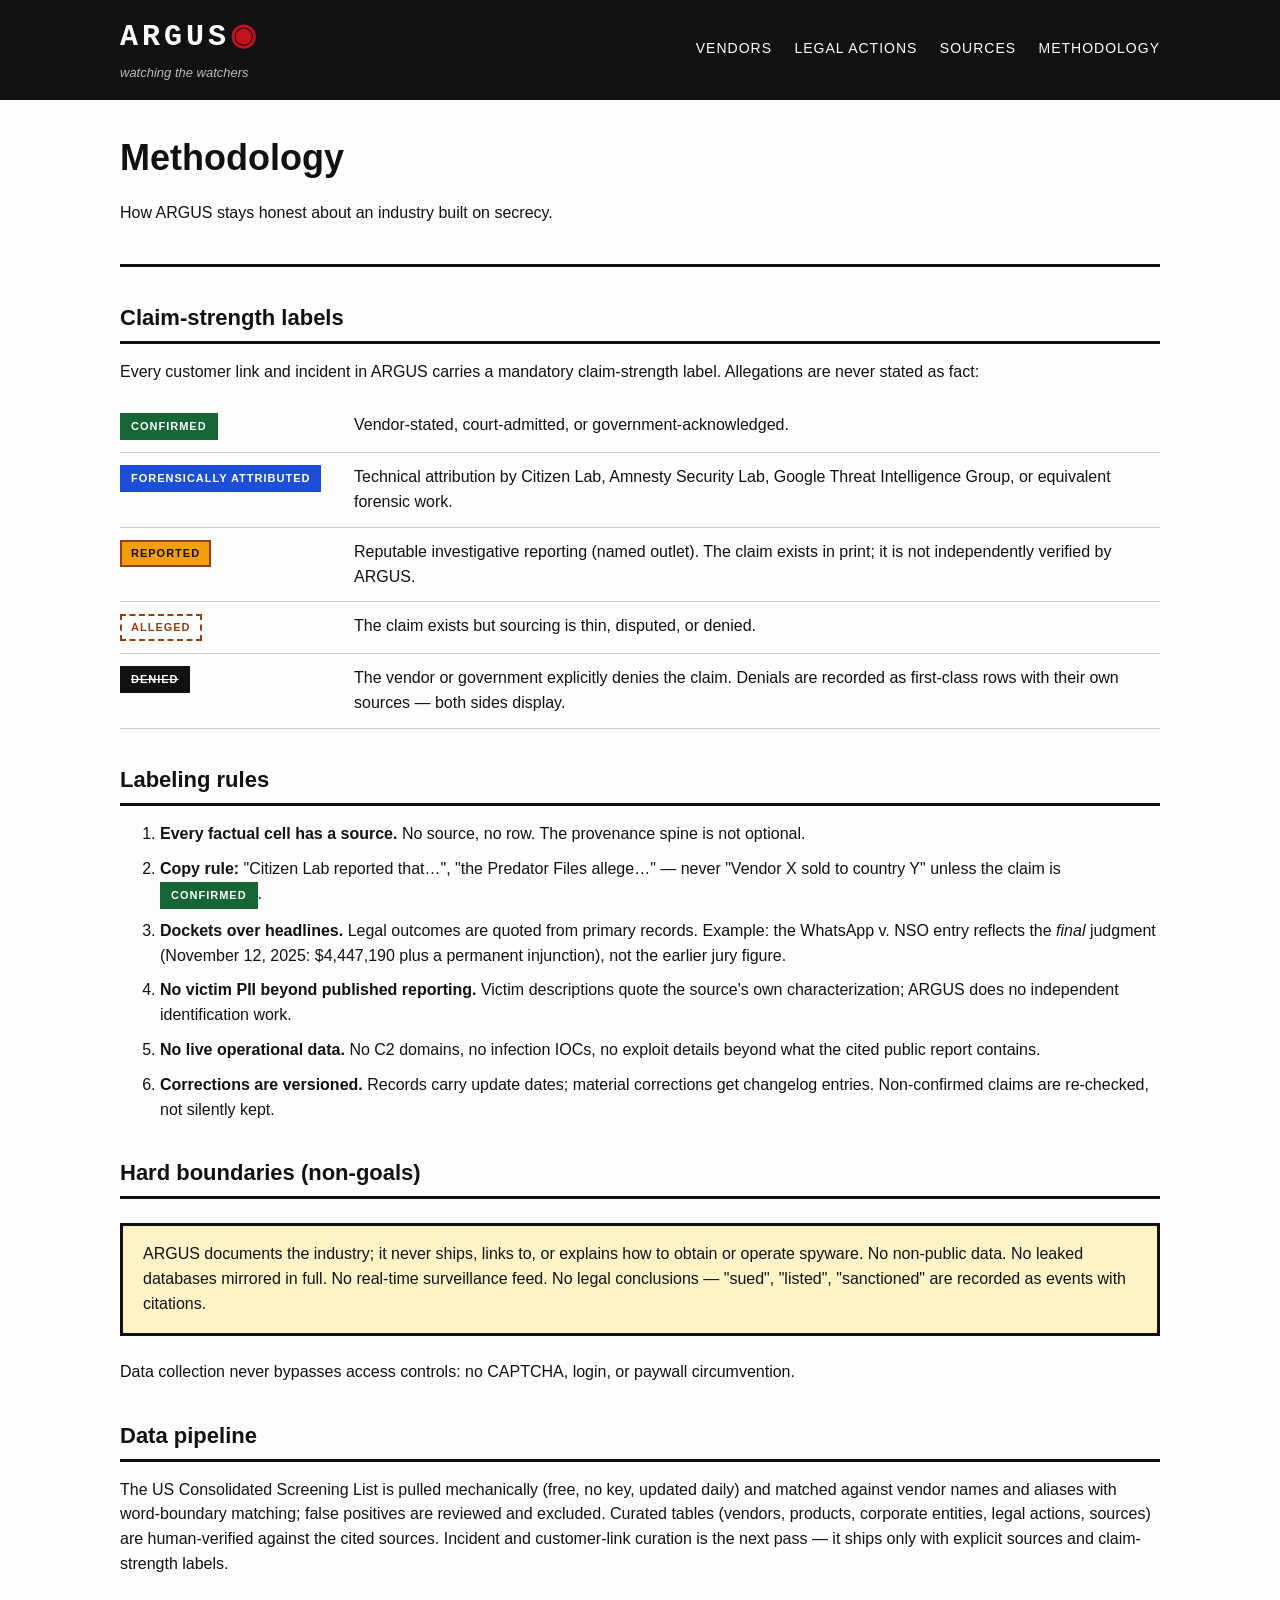
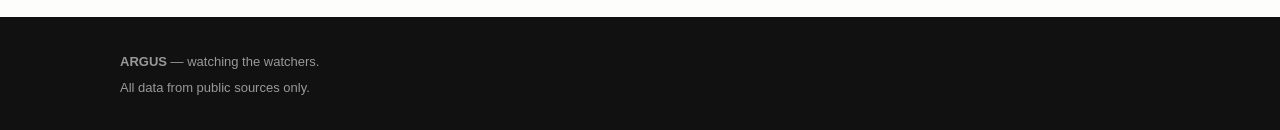
==== methodology.html @ 7b31ca4d "ARGUS v0: 25 vendors, 9 products, 14 corporate entities, live CSL pull, static site" ====
<!DOCTYPE html>
<html lang="en">
<head>
<meta charset="utf-8">
<meta name="viewport" content="width=device-width, initial-scale=1">
<title>ARGUS — Methodology</title>
<link rel="stylesheet" href="css/style.css">
</head>
<body>
<header class="site">
  <div class="wrap">
    <a class="brand" href="index.html"><h1>ARGUS<span class="eye">◉</span></h1><p>watching the watchers</p></a>
    <nav>
      <a href="index.html">Vendors</a>
      <a href="legal.html">Legal actions</a>
      <a href="sources.html">Sources</a>
      <a href="methodology.html">Methodology</a>
    </nav>
  </div>
</header>
<div class="wrap">
  <div class="detail-head">
    <h2>Methodology</h2>
    <p style="max-width:720px">How ARGUS stays honest about an industry built on secrecy.</p>
  </div>

  <section class="block rules">
    <h3>Claim-strength labels</h3>
    <p>Every customer link and incident in ARGUS carries a mandatory claim-strength label. Allegations are never stated as fact:</p>
    <div class="legend-row"><div><span class="cs confirmed">Confirmed</span></div><div>Vendor-stated, court-admitted, or government-acknowledged.</div></div>
    <div class="legend-row"><div><span class="cs forensically_attributed">Forensically attributed</span></div><div>Technical attribution by Citizen Lab, Amnesty Security Lab, Google Threat Intelligence Group, or equivalent forensic work.</div></div>
    <div class="legend-row"><div><span class="cs reported">Reported</span></div><div>Reputable investigative reporting (named outlet). The claim exists in print; it is not independently verified by ARGUS.</div></div>
    <div class="legend-row"><div><span class="cs alleged">Alleged</span></div><div>The claim exists but sourcing is thin, disputed, or denied.</div></div>
    <div class="legend-row"><div><span class="cs denied">Denied</span></div><div>The vendor or government explicitly denies the claim. Denials are recorded as first-class rows with their own sources — both sides display.</div></div>
  </section>

  <section class="block rules">
    <h3>Labeling rules</h3>
    <ol>
      <li><strong>Every factual cell has a source.</strong> No source, no row. The provenance spine is not optional.</li>
      <li><strong>Copy rule:</strong> "Citizen Lab reported that…", "the Predator Files allege…" — never "Vendor X sold to country Y" unless the claim is <span class="cs confirmed">confirmed</span>.</li>
      <li><strong>Dockets over headlines.</strong> Legal outcomes are quoted from primary records. Example: the WhatsApp v. NSO entry reflects the <em>final</em> judgment (November 12, 2025: $4,447,190 plus a permanent injunction), not the earlier jury figure.</li>
      <li><strong>No victim PII beyond published reporting.</strong> Victim descriptions quote the source's own characterization; ARGUS does no independent identification work.</li>
      <li><strong>No live operational data.</strong> No C2 domains, no infection IOCs, no exploit details beyond what the cited public report contains.</li>
      <li><strong>Corrections are versioned.</strong> Records carry update dates; material corrections get changelog entries. Non-confirmed claims are re-checked, not silently kept.</li>
    </ol>
  </section>

  <section class="block">
    <h3>Hard boundaries (non-goals)</h3>
    <div class="callout">
      ARGUS documents the industry; it never ships, links to, or explains how to obtain or operate spyware. No non-public data. No leaked databases mirrored in full. No real-time surveillance feed. No legal conclusions — "sued", "listed", "sanctioned" are recorded as events with citations.
    </div>
    <p>Data collection never bypasses access controls: no CAPTCHA, login, or paywall circumvention.</p>
  </section>

  <section class="block">
    <h3>Data pipeline</h3>
    <p>The US Consolidated Screening List is pulled mechanically (free, no key, updated daily) and matched against vendor names and aliases with word-boundary matching; false positives are reviewed and excluded. Curated tables (vendors, products, corporate entities, legal actions, sources) are human-verified against the cited sources. Incident and customer-link curation is the next pass — it ships only with explicit sources and claim-strength labels.</p>
  </section>
</div>
<footer class="site">
  <div class="wrap">
    <p><strong>ARGUS</strong> — watching the watchers.</p>
    <p>All data from public sources only.</p>
  </div>
</footer>
</body>
</html>
---- css/style.css ----
/* ARGUS — brutalist-simple */
:root {
  --ink: #111;
  --paper: #fdfdfb;
  --accent: #c1121f;
  --amber: #b45309;
  --green: #166534;
  --blue: #1d4ed8;
  --gray: #6b7280;
  --line: 3px solid var(--ink);
}
* { box-sizing: border-box; }
body {
  margin: 0;
  background: var(--paper);
  color: var(--ink);
  font-family: "Helvetica Neue", Helvetica, Arial, sans-serif;
  line-height: 1.55;
}
.mono, code, pre { font-family: "SFMono-Regular", Consolas, "Liberation Mono", monospace; }
.wrap { max-width: 1080px; margin: 0 auto; padding: 0 20px; }

/* header */
header.site {
  border-bottom: var(--line);
  background: var(--ink);
  color: var(--paper);
}
header.site .wrap { display: flex; align-items: center; justify-content: space-between; padding-top: 14px; padding-bottom: 14px; }
.brand { text-decoration: none; color: var(--paper); }
.brand h1 { margin: 0; font-size: 30px; letter-spacing: 4px; font-family: Consolas, monospace; }
.brand h1 .eye { color: var(--accent); }
.brand p { margin: 2px 0 0; font-size: 13px; color: #bbb; font-style: italic; }
nav a { color: var(--paper); text-decoration: none; margin-left: 18px; font-size: 14px; text-transform: uppercase; letter-spacing: 1px; border-bottom: 2px solid transparent; }
nav a:hover { border-bottom-color: var(--accent); }

/* hero */
.hero { border-bottom: var(--line); padding: 44px 0 36px; }
.hero h2 { font-size: 40px; margin: 0 0 10px; line-height: 1.1; }
.hero h2 .hl { background: var(--ink); color: var(--paper); padding: 0 10px; }
.hero p { max-width: 720px; font-size: 17px; }
.stats { display: flex; flex-wrap: wrap; gap: 0; margin-top: 26px; border: var(--line); }
.stat { flex: 1 1 140px; padding: 14px 16px; border-right: var(--line); }
.stat:last-child { border-right: 0; }
.stat .n { font-size: 30px; font-weight: 800; font-family: Consolas, monospace; }
.stat .l { font-size: 12px; text-transform: uppercase; letter-spacing: 1px; color: var(--gray); }

/* search */
.searchbar { margin: 28px 0 8px; display: flex; gap: 0; }
.searchbar input {
  flex: 1; font-size: 17px; padding: 12px 14px;
  border: var(--line); border-right: 0; background: #fff; color: var(--ink);
}
.searchbar input:focus { outline: 3px solid var(--accent); outline-offset: -3px; }
.searchbar .go { border: var(--line); background: var(--ink); color: #fff; padding: 0 22px; font-size: 15px; text-transform: uppercase; letter-spacing: 1px; cursor: pointer; }

/* vendor grid */
.grid { display: grid; grid-template-columns: repeat(auto-fill, minmax(300px, 1fr)); gap: 18px; margin: 22px 0 60px; }
.card { border: var(--line); background: #fff; padding: 18px; display: flex; flex-direction: column; gap: 8px; }
.card:hover { box-shadow: 6px 6px 0 var(--ink); transform: translate(-2px, -2px); }
.card h3 { margin: 0; font-size: 20px; }
.card h3 a { color: var(--ink); text-decoration: none; border-bottom: 3px solid var(--accent); }
.card .meta { font-size: 13px; color: var(--gray); }
.card .desc { font-size: 14px; margin: 0; }
.card .tags { display: flex; flex-wrap: wrap; gap: 6px; margin-top: auto; }

.badge { display: inline-block; font-size: 11px; font-weight: 700; text-transform: uppercase; letter-spacing: 1px; padding: 3px 9px; border: 2px solid var(--ink); }
.badge.active { background: #dcfce7; color: var(--green); border-color: var(--green); }
.badge.rebranded { background: #fef3c7; color: var(--amber); border-color: var(--amber); }
.badge.acquired { background: #dbeafe; color: var(--blue); border-color: var(--blue); }
.badge.defunct, .badge.unknown { background: #f3f4f6; color: var(--gray); border-color: var(--gray); }
.badge.country { background: #fff; }
.badge.alias { background: #fff; border-style: dashed; color: var(--gray); }

/* claim strength legend */
.cs { display: inline-block; font-size: 11px; font-weight: 700; text-transform: uppercase; letter-spacing: 1px; padding: 3px 9px; border: 2px solid var(--ink); }
.cs.confirmed { background: #166534; color: #fff; border-color: #166534; }
.cs.forensically_attributed { background: #1d4ed8; color: #fff; border-color: #1d4ed8; }
.cs.reported { background: #f59e0b; color: #111; border-color: #92400e; }
.cs.alleged { background: #fff; color: #92400e; border-color: #92400e; border-style: dashed; }
.cs.denied { background: #111; color: #fff; border-color: #111; text-decoration: line-through; }

/* detail page */
.detail-head { border-bottom: var(--line); padding: 30px 0 22px; }
.detail-head h2 { font-size: 36px; margin: 0 0 8px; }
.kv { display: grid; grid-template-columns: 180px 1fr; gap: 6px 14px; margin: 18px 0; font-size: 15px; }
.kv dt { font-weight: 700; text-transform: uppercase; font-size: 12px; letter-spacing: 1px; color: var(--gray); }
.kv dd { margin: 0; }
section.block { margin: 34px 0; }
section.block h3 { font-size: 22px; border-bottom: var(--line); padding-bottom: 6px; margin-bottom: 14px; }
table.rows { width: 100%; border-collapse: collapse; border: var(--line); font-size: 14px; }
table.rows th, table.rows td { border: 1px solid #999; padding: 10px 12px; text-align: left; vertical-align: top; }
table.rows th { background: var(--ink); color: #fff; text-transform: uppercase; font-size: 12px; letter-spacing: 1px; }
table.rows tr:nth-child(even) td { background: #f7f7f4; }
a.ext { color: var(--blue); }
.src-card { border: var(--line); background: #fff; padding: 16px 18px; margin-bottom: 14px; }
.src-card h4 { margin: 0 0 6px; font-size: 17px; }
.src-card .pub { font-size: 13px; color: var(--gray); }

/* methodology */
.legend-row { display: grid; grid-template-columns: 220px 1fr; gap: 14px; align-items: start; padding: 12px 0; border-bottom: 1px solid #ccc; }
.rules ol li { margin-bottom: 10px; }
.callout { border: var(--line); background: #fef3c7; padding: 16px 20px; margin: 24px 0; }

footer.site { border-top: var(--line); background: var(--ink); color: #999; padding: 26px 0; font-size: 13px; margin-top: 40px; }
footer.site a { color: #ddd; }
footer.site .wrap p { margin: 6px 0; }

.empty { padding: 40px 0; color: var(--gray); font-size: 16px; }
.back { display: inline-block; margin: 18px 0 0; color: var(--ink); font-weight: 700; }
@media (max-width: 640px) {
  .hero h2 { font-size: 30px; }
  .kv { grid-template-columns: 1fr; }
  .legend-row { grid-template-columns: 1fr; }
}
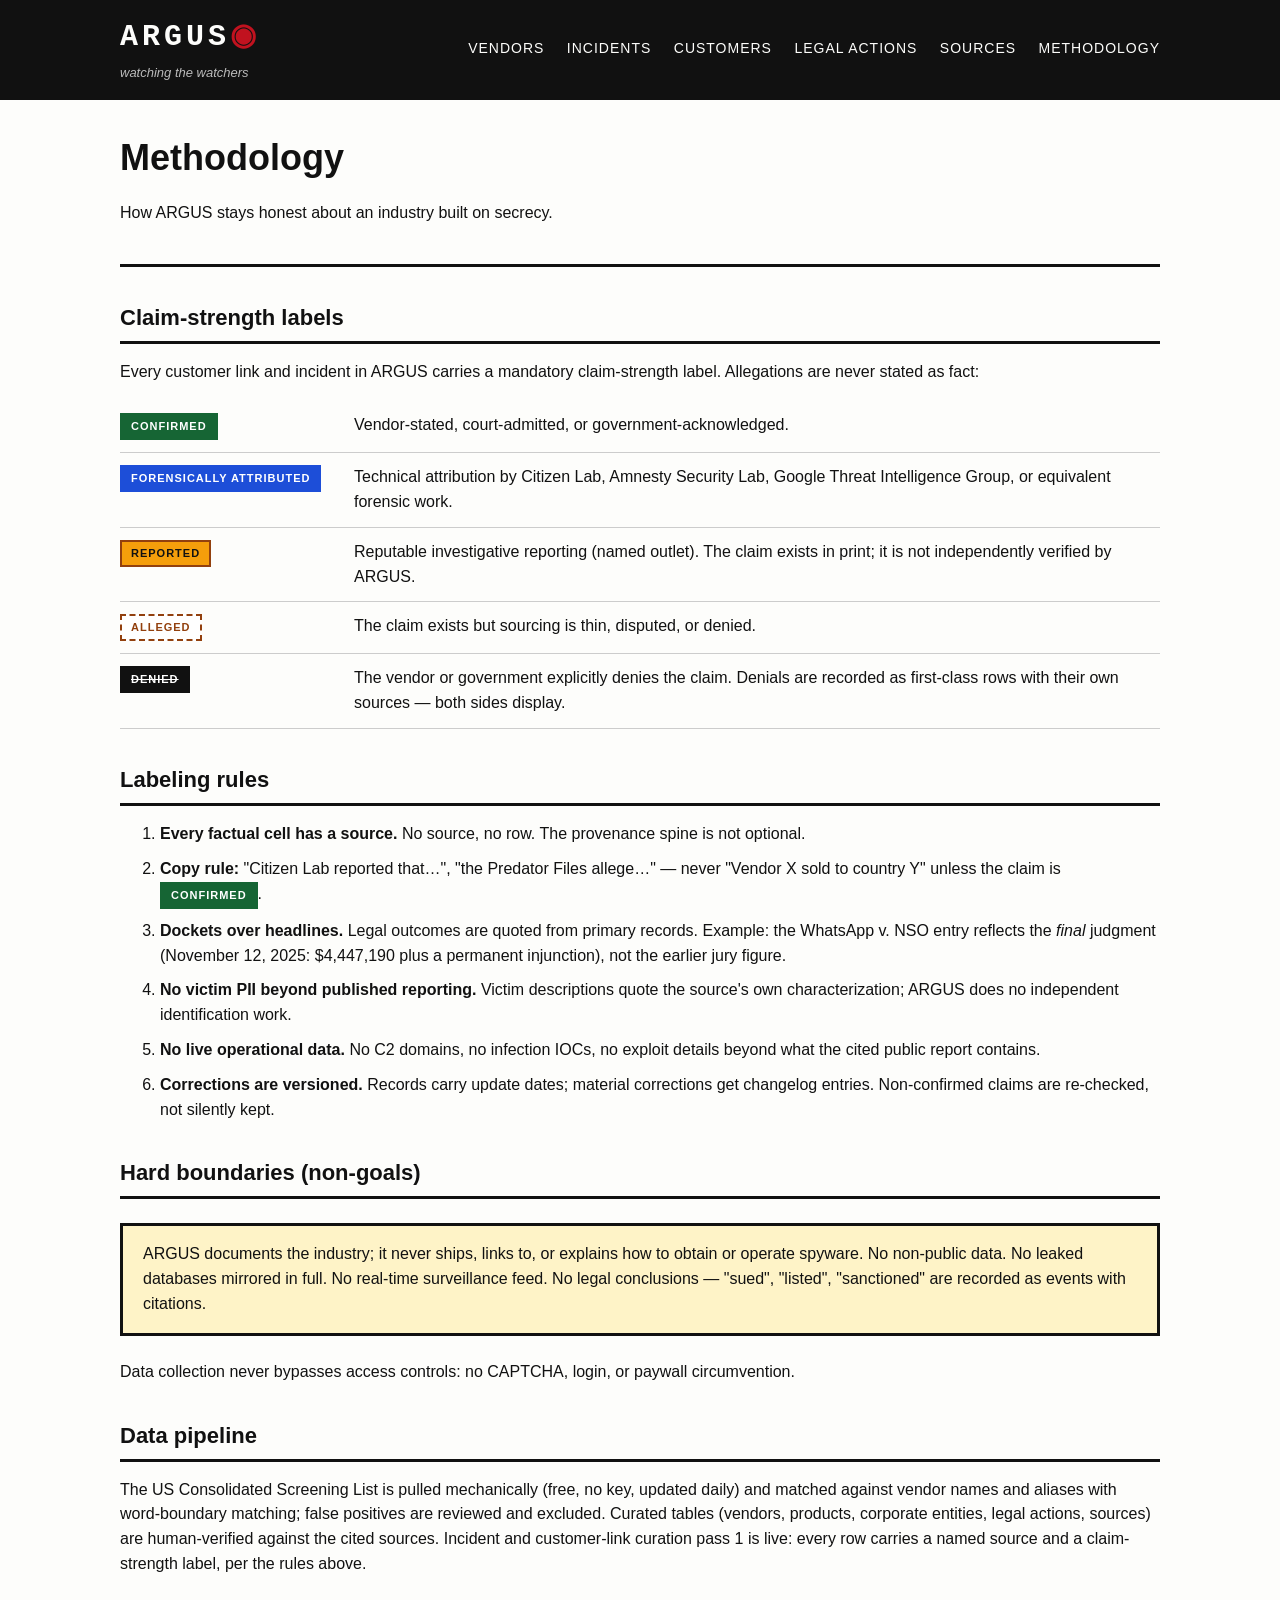
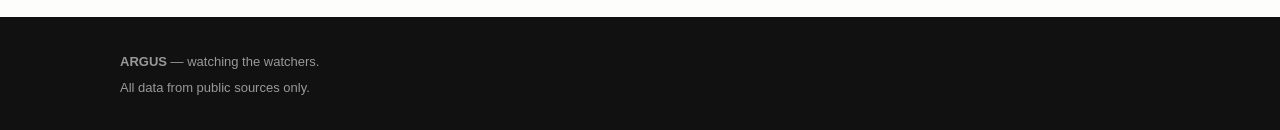
==== commit 18e650a7: "Tier 2 data pass: 23 incidents + 15 customer links (Citizen Lab/Amnesty/Google TAG/Meta/Sekoia), Inc" ====
--- a/methodology.html
+++ b/methodology.html
@@ -12,6 +12,8 @@
     <a class="brand" href="index.html"><h1>ARGUS<span class="eye">◉</span></h1><p>watching the watchers</p></a>
     <nav>
       <a href="index.html">Vendors</a>
+      <a href="incidents.html">Incidents</a>
+      <a href="customers.html">Customers</a>
       <a href="legal.html">Legal actions</a>
       <a href="sources.html">Sources</a>
       <a href="methodology.html">Methodology</a>
@@ -56,7 +58,7 @@
 
   <section class="block">
     <h3>Data pipeline</h3>
-    <p>The US Consolidated Screening List is pulled mechanically (free, no key, updated daily) and matched against vendor names and aliases with word-boundary matching; false positives are reviewed and excluded. Curated tables (vendors, products, corporate entities, legal actions, sources) are human-verified against the cited sources. Incident and customer-link curation is the next pass — it ships only with explicit sources and claim-strength labels.</p>
+    <p>The US Consolidated Screening List is pulled mechanically (free, no key, updated daily) and matched against vendor names and aliases with word-boundary matching; false positives are reviewed and excluded. Curated tables (vendors, products, corporate entities, legal actions, sources) are human-verified against the cited sources. Incident and customer-link curation pass 1 is live: every row carries a named source and a claim-strength label, per the rules above.</p>
   </section>
 </div>
 <footer class="site">
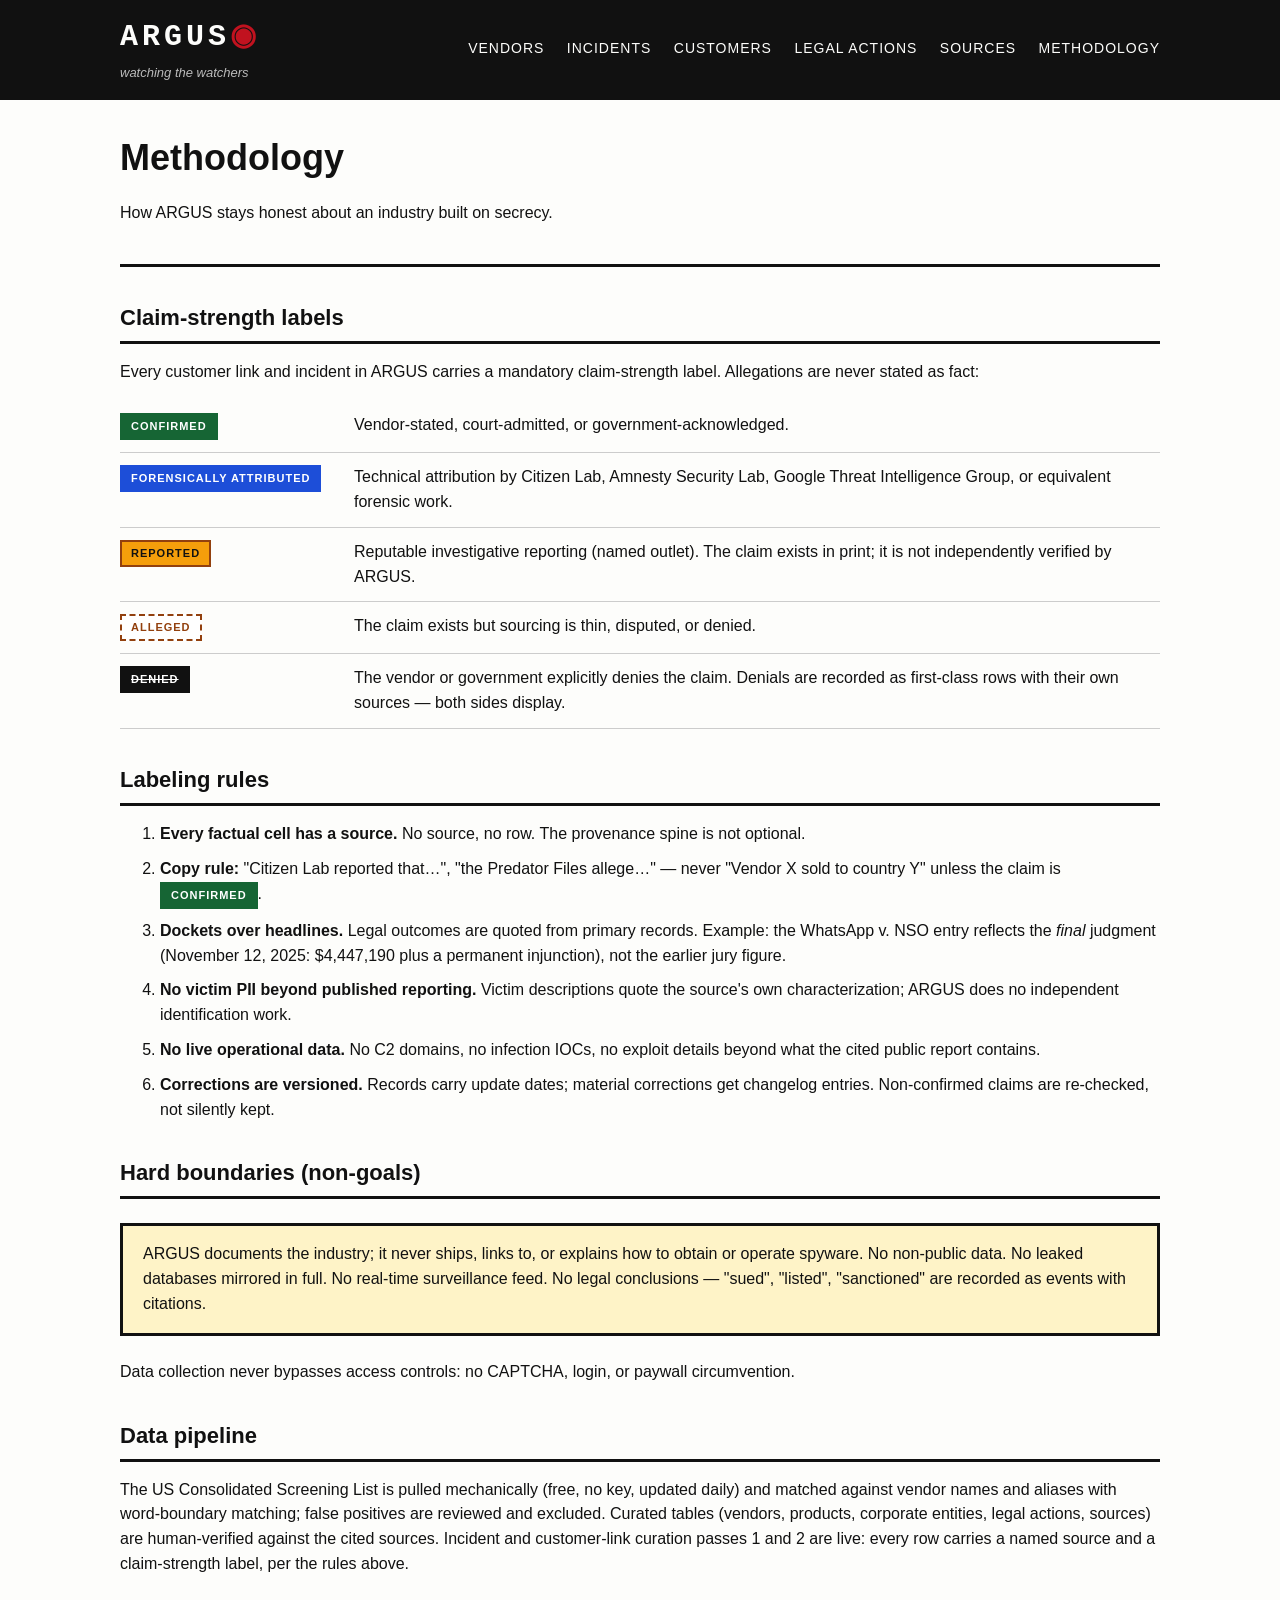
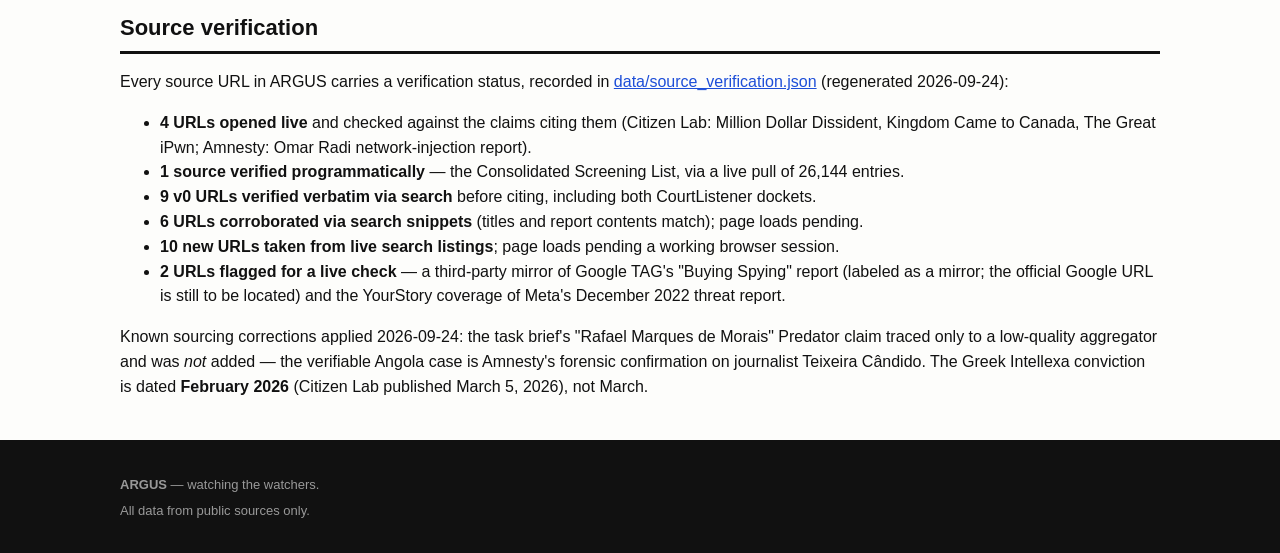
==== commit ee4a351d: "ARGUS data pass 2: +7 incidents, +22 customer links, +10 sources, +4 vendors, +1 legal action (Intel" ====
--- a/methodology.html
+++ b/methodology.html
@@ -58,7 +58,21 @@
 
   <section class="block">
     <h3>Data pipeline</h3>
-    <p>The US Consolidated Screening List is pulled mechanically (free, no key, updated daily) and matched against vendor names and aliases with word-boundary matching; false positives are reviewed and excluded. Curated tables (vendors, products, corporate entities, legal actions, sources) are human-verified against the cited sources. Incident and customer-link curation pass 1 is live: every row carries a named source and a claim-strength label, per the rules above.</p>
+    <p>The US Consolidated Screening List is pulled mechanically (free, no key, updated daily) and matched against vendor names and aliases with word-boundary matching; false positives are reviewed and excluded. Curated tables (vendors, products, corporate entities, legal actions, sources) are human-verified against the cited sources. Incident and customer-link curation passes 1 and 2 are live: every row carries a named source and a claim-strength label, per the rules above.</p>
+  </section>
+
+  <section class="block">
+    <h3>Source verification</h3>
+    <p>Every source URL in ARGUS carries a verification status, recorded in <a class="ext" href="data/source_verification.json" target="_blank" rel="noopener">data/source_verification.json</a> (regenerated 2026-09-24):</p>
+    <ul>
+      <li><strong>4 URLs opened live</strong> and checked against the claims citing them (Citizen Lab: Million Dollar Dissident, Kingdom Came to Canada, The Great iPwn; Amnesty: Omar Radi network-injection report).</li>
+      <li><strong>1 source verified programmatically</strong> — the Consolidated Screening List, via a live pull of 26,144 entries.</li>
+      <li><strong>9 v0 URLs verified verbatim via search</strong> before citing, including both CourtListener dockets.</li>
+      <li><strong>6 URLs corroborated via search snippets</strong> (titles and report contents match); page loads pending.</li>
+      <li><strong>10 new URLs taken from live search listings</strong>; page loads pending a working browser session.</li>
+      <li><strong>2 URLs flagged for a live check</strong> — a third-party mirror of Google TAG's "Buying Spying" report (labeled as a mirror; the official Google URL is still to be located) and the YourStory coverage of Meta's December 2022 threat report.</li>
+    </ul>
+    <p>Known sourcing corrections applied 2026-09-24: the task brief's "Rafael Marques de Morais" Predator claim traced only to a low-quality aggregator and was <em>not</em> added — the verifiable Angola case is Amnesty's forensic confirmation on journalist Teixeira Cândido. The Greek Intellexa conviction is dated <strong>February 2026</strong> (Citizen Lab published March 5, 2026), not March.</p>
   </section>
 </div>
 <footer class="site">
